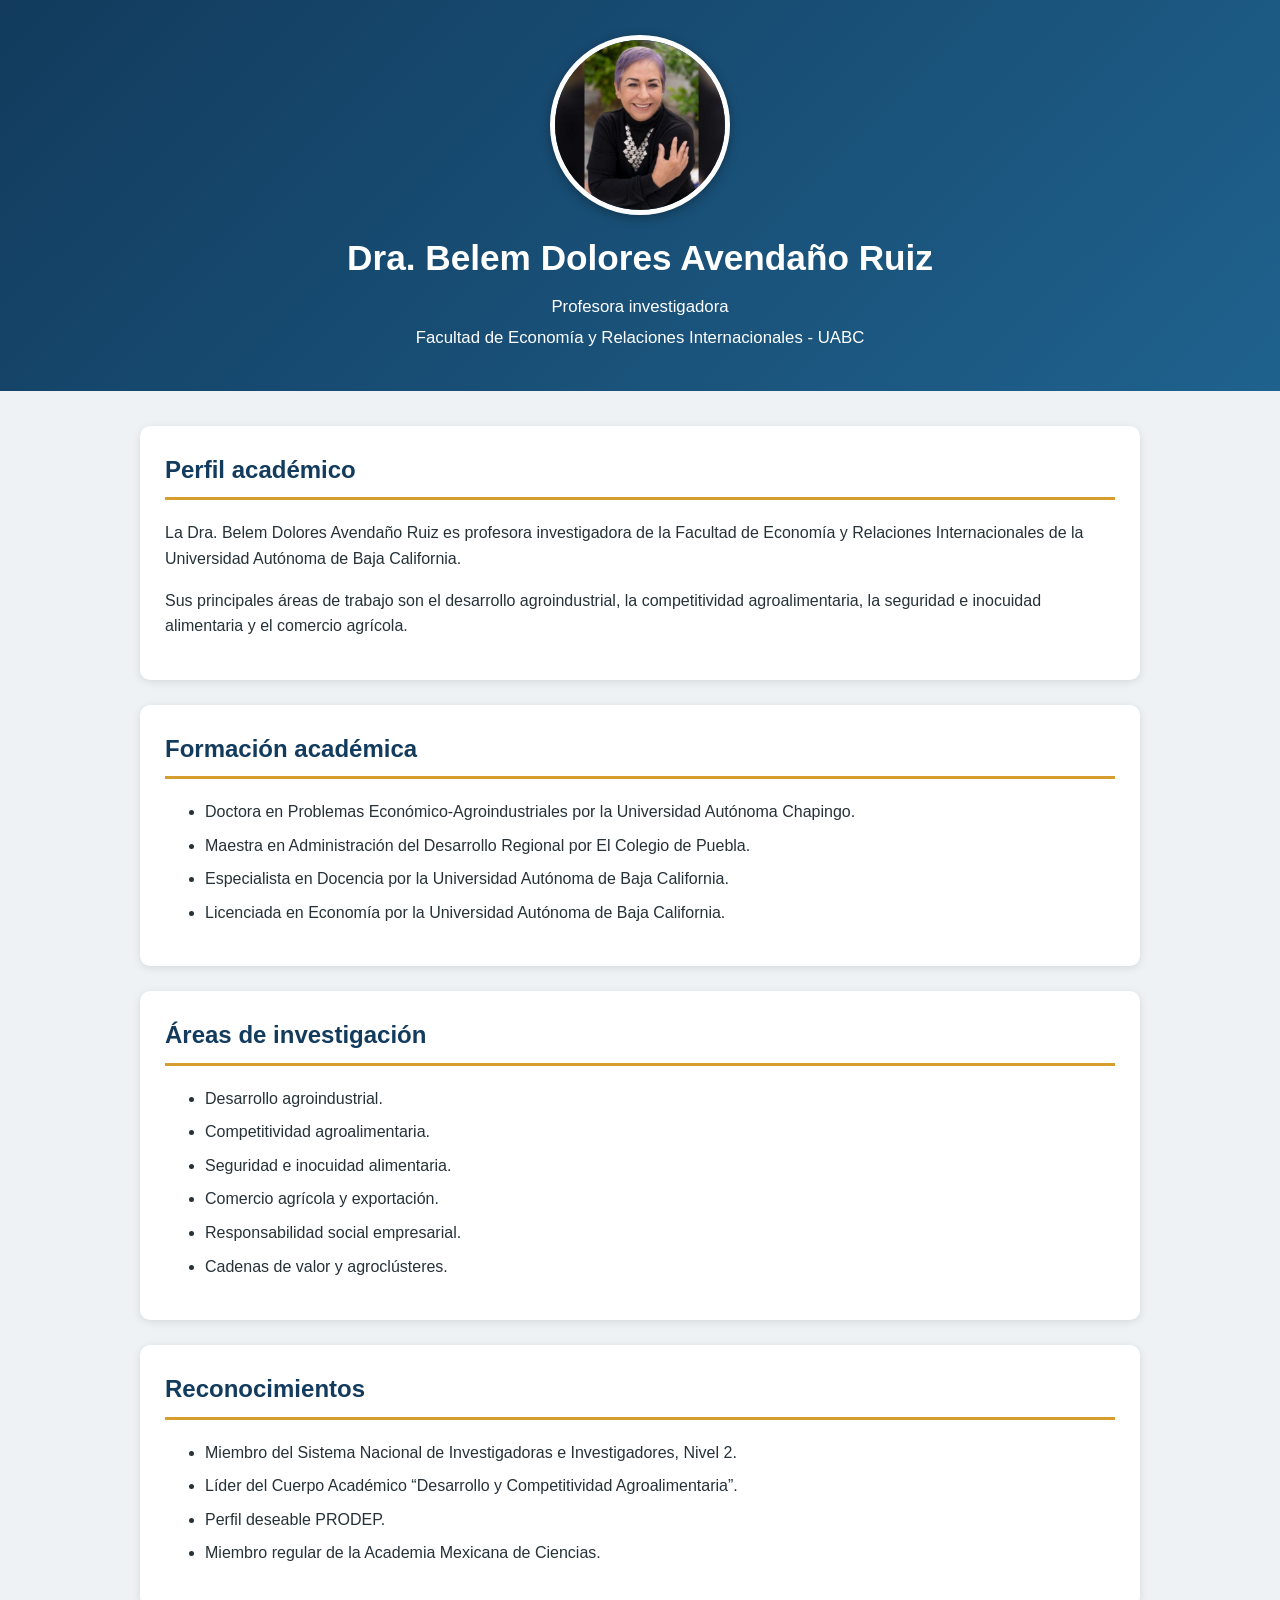
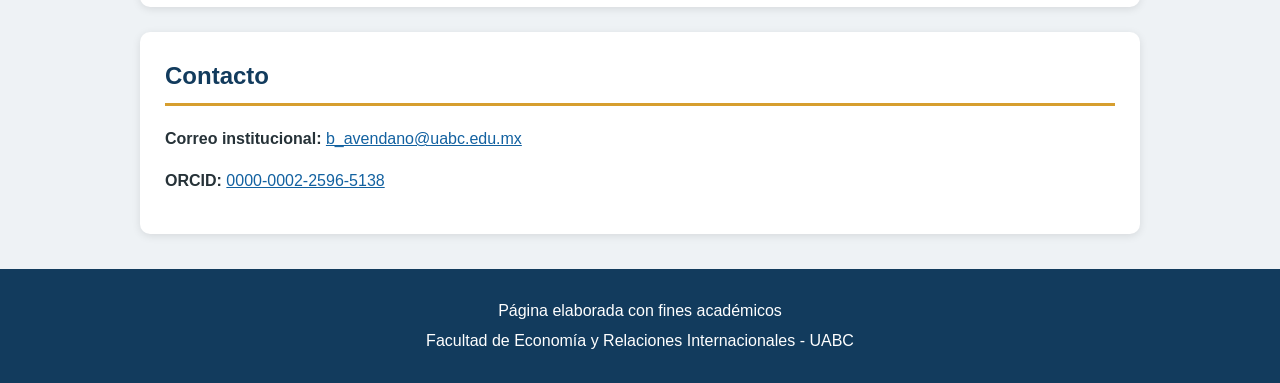
==== index.html @ 44f43796 "Agregar archivos de la página web" ====
<!DOCTYPE html>
<html lang="es">
<head>
    <meta charset="UTF-8">
    <meta name="viewport" content="width=device-width, initial-scale=1.0">
    <title>Dra. Belem Dolores Avendaño Ruiz</title>
    <link rel="stylesheet" href="css/estilos.css">
</head>

<body>
    <header>
        <img src="img/foto-profesora.jpg"
             alt="Dra. Belem Dolores Avendaño Ruiz"
             class="foto-profesora">

        <h1>Dra. Belem Dolores Avendaño Ruiz</h1>
        <p>Profesora investigadora</p>
        <p>Facultad de Economía y Relaciones Internacionales - UABC</p>
    </header>

    <main>
        <section>
            <h2>Perfil académico</h2>
            <p>
                La Dra. Belem Dolores Avendaño Ruiz es profesora investigadora
                de la Facultad de Economía y Relaciones Internacionales de la
                Universidad Autónoma de Baja California.
            </p>
            <p>
                Sus principales áreas de trabajo son el desarrollo agroindustrial,
                la competitividad agroalimentaria, la seguridad e inocuidad
                alimentaria y el comercio agrícola.
            </p>
        </section>

        <section>
            <h2>Formación académica</h2>
            <ul>
                <li>Doctora en Problemas Económico-Agroindustriales por la Universidad Autónoma Chapingo.</li>
                <li>Maestra en Administración del Desarrollo Regional por El Colegio de Puebla.</li>
                <li>Especialista en Docencia por la Universidad Autónoma de Baja California.</li>
                <li>Licenciada en Economía por la Universidad Autónoma de Baja California.</li>
            </ul>
        </section>

        <section>
            <h2>Áreas de investigación</h2>
            <ul>
                <li>Desarrollo agroindustrial.</li>
                <li>Competitividad agroalimentaria.</li>
                <li>Seguridad e inocuidad alimentaria.</li>
                <li>Comercio agrícola y exportación.</li>
                <li>Responsabilidad social empresarial.</li>
                <li>Cadenas de valor y agroclústeres.</li>
            </ul>
        </section>

        <section>
            <h2>Reconocimientos</h2>
            <ul>
                <li>Miembro del Sistema Nacional de Investigadoras e Investigadores, Nivel 2.</li>
                <li>Líder del Cuerpo Académico “Desarrollo y Competitividad Agroalimentaria”.</li>
                <li>Perfil deseable PRODEP.</li>
                <li>Miembro regular de la Academia Mexicana de Ciencias.</li>
            </ul>
        </section>

        <section>
            <h2>Contacto</h2>
            <p>
                <strong>Correo institucional:</strong>
                <a href="mailto:b_avendano@uabc.edu.mx">
                    b_avendano@uabc.edu.mx
                </a>
            </p>
            <p>
                <strong>ORCID:</strong>
                <a href="https://orcid.org/0000-0002-2596-5138" target="_blank">
                    0000-0002-2596-5138
                </a>
            </p>
        </section>
    </main>

    <footer>
        <p>Página elaborada con fines académicos</p>
        <p>Facultad de Economía y Relaciones Internacionales - UABC</p>
    </footer>
</body>
</html>
---- css/estilos.css ----
* {
    box-sizing: border-box;
}

body {
    margin: 0;
    font-family: Arial, sans-serif;
    line-height: 1.6;
    color: #263238;
    background-color: #eef2f5;
}

header {
    padding: 35px 20px;
    color: white;
    text-align: center;
    background: linear-gradient(135deg, #123b5d, #1f628e);
}

header h1 {
    margin: 15px 0 8px;
    font-size: 2.2rem;
}

header p {
    margin: 4px 0;
    font-size: 1.05rem;
}

.foto-profesora {
    display: block;
    width: 180px;
    height: 180px;
    margin: 0 auto;
    object-fit: cover;
    border: 5px solid white;
    border-radius: 50%;
    box-shadow: 0 3px 12px rgb(0 0 0 / 30%);
}

main {
    width: min(100% - 40px, 1000px);
    margin: 35px auto;
}

section {
    margin-bottom: 25px;
    padding: 25px;
    background-color: white;
    border-radius: 10px;
    box-shadow: 0 2px 8px rgb(0 0 0 / 10%);
}

h2 {
    margin-top: 0;
    padding-bottom: 8px;
    color: #123b5d;
    border-bottom: 3px solid #d69e2e;
}

li {
    margin-bottom: 8px;
}

a {
    color: #1261a0;
}

footer {
    padding: 25px 20px;
    color: white;
    text-align: center;
    background-color: #123b5d;
}

footer p {
    margin: 4px 0;
}

@media (max-width: 600px) {
    header h1 {
        font-size: 1.6rem;
    }

    main {
        width: min(100% - 20px, 1000px);
    }

    section {
        padding: 18px;
    }
}
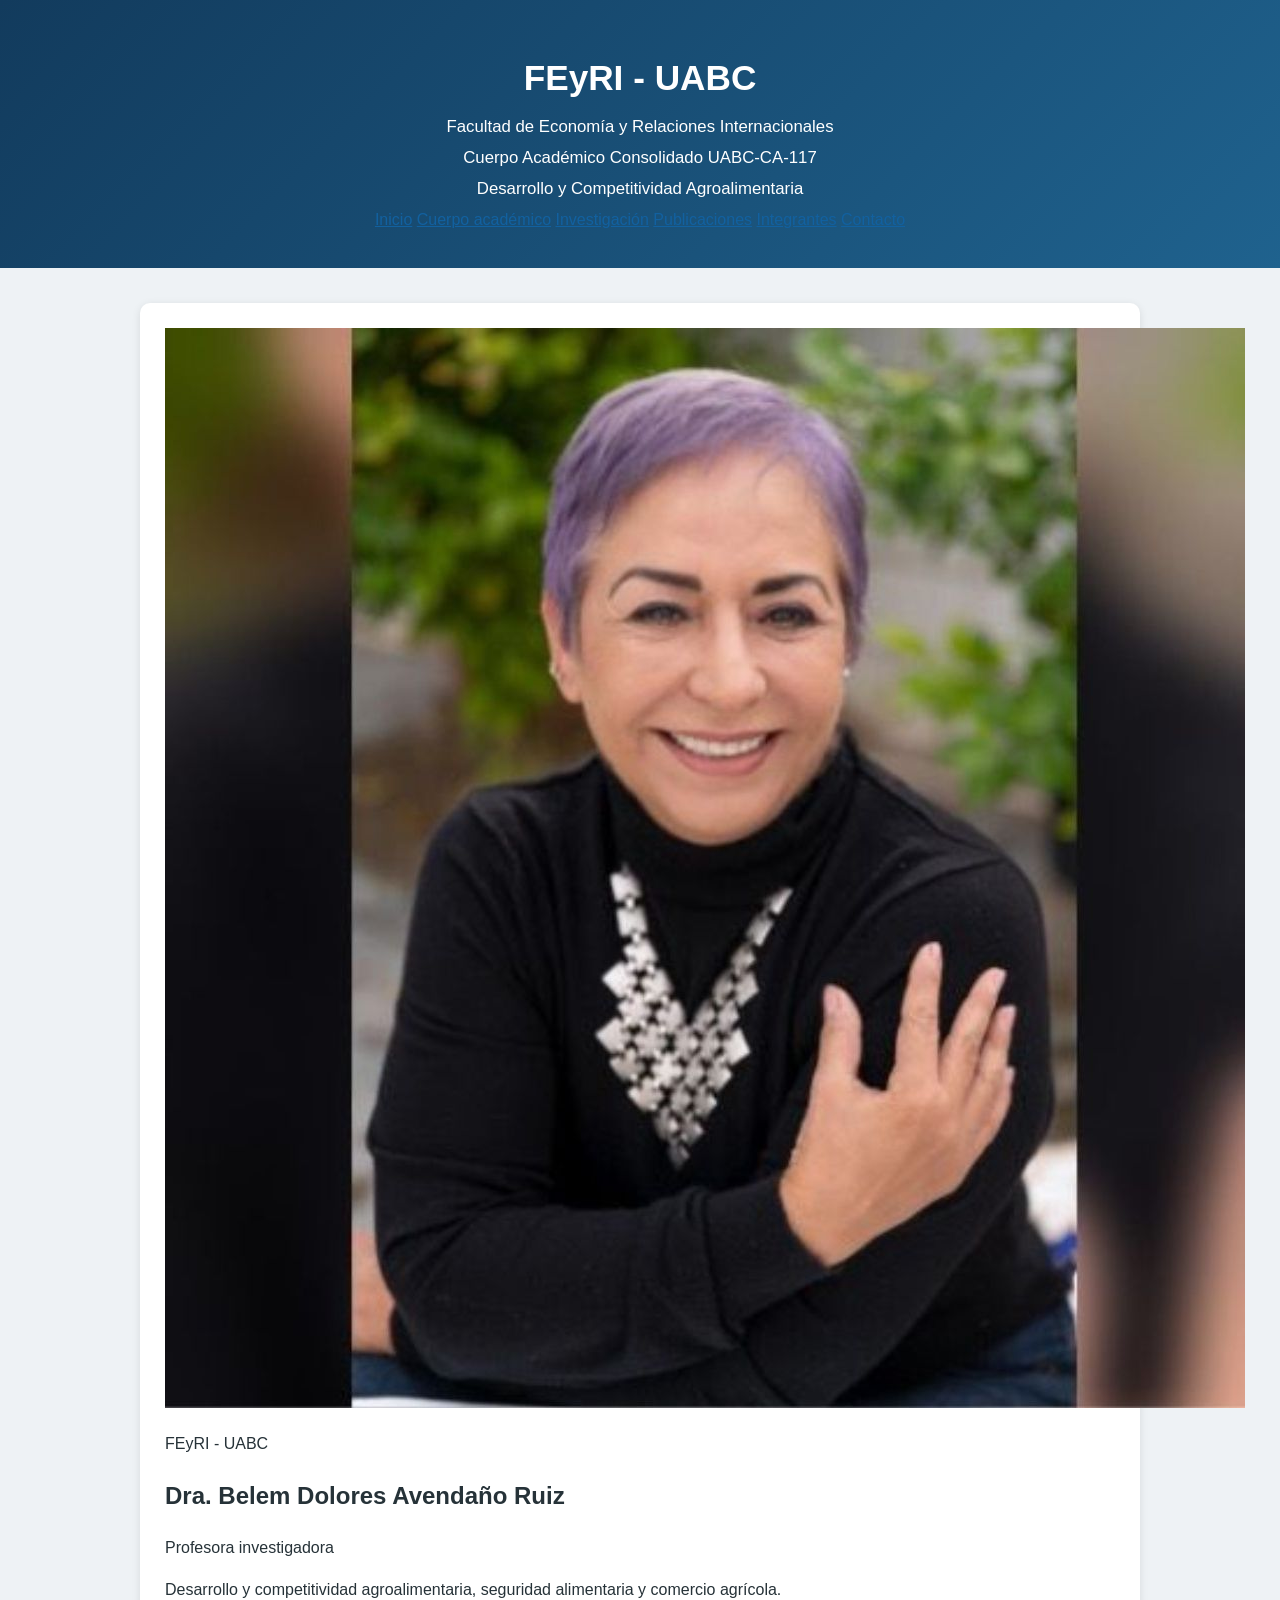
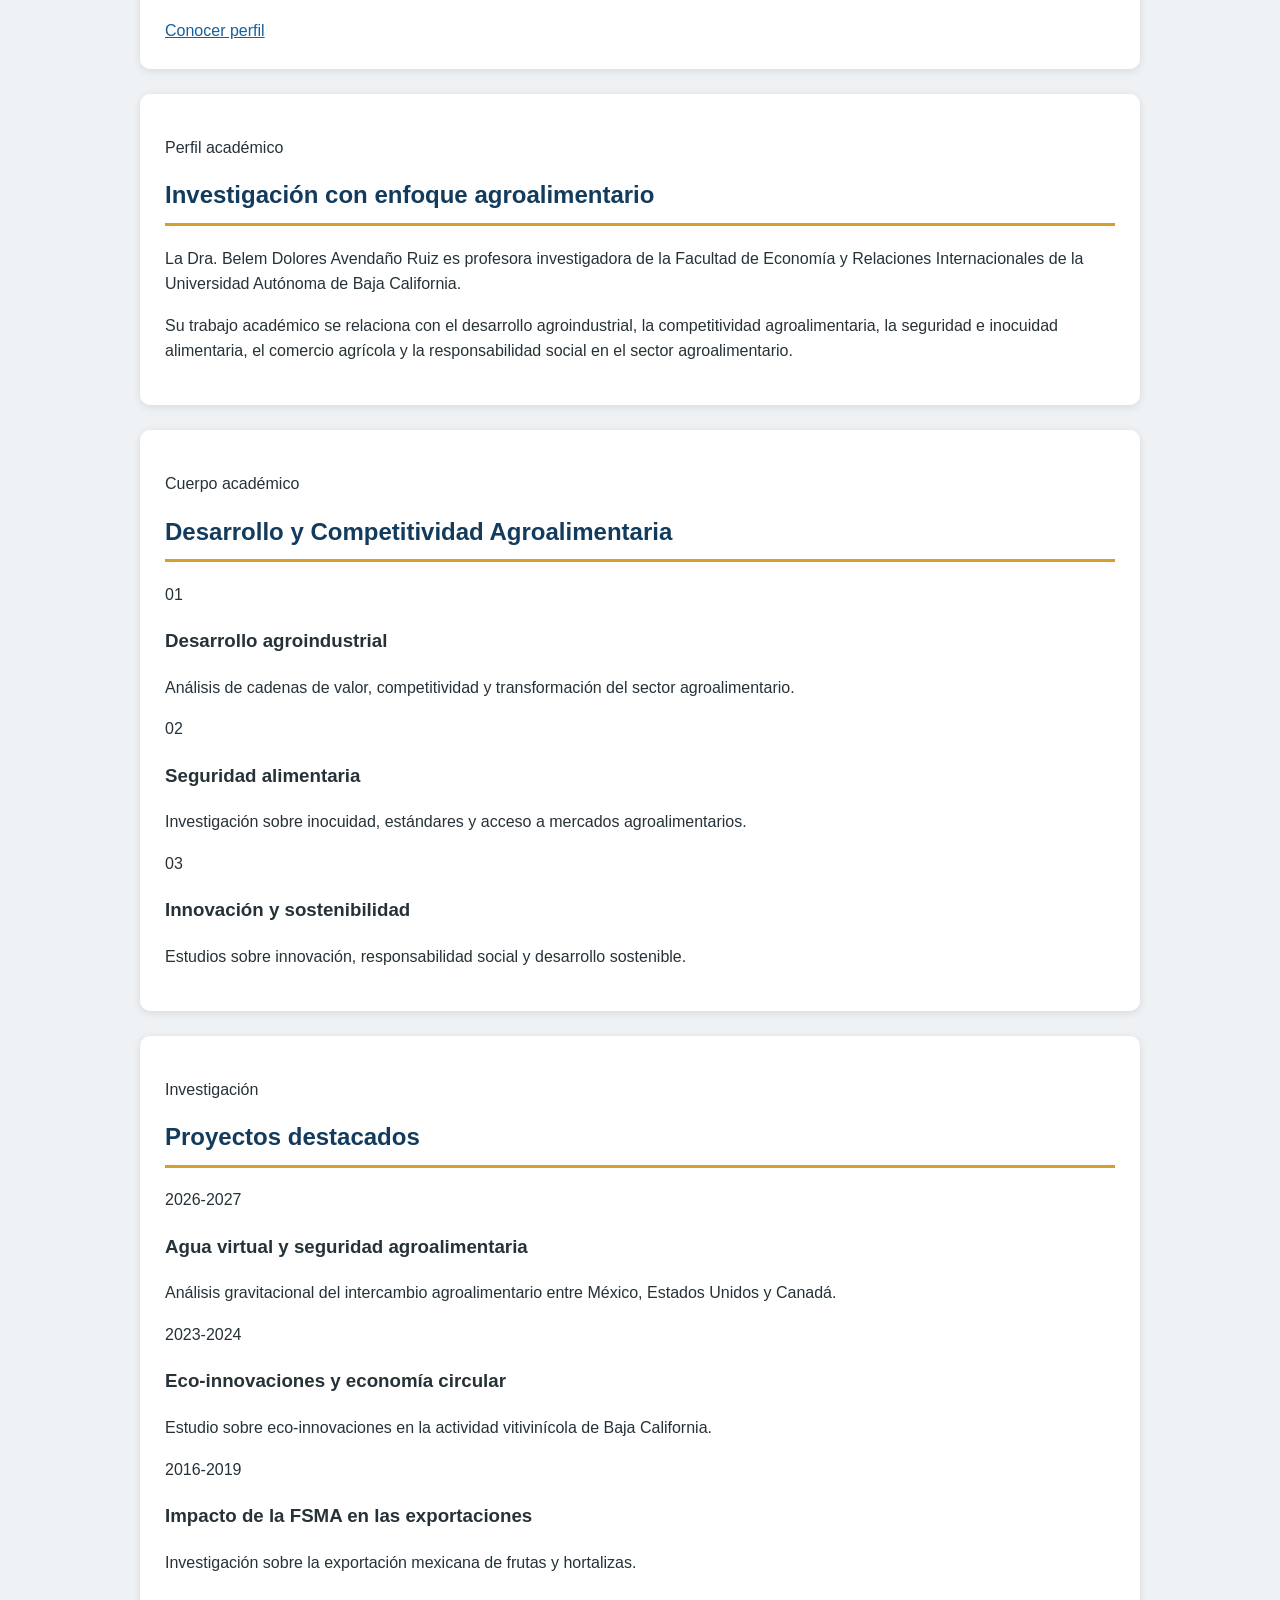
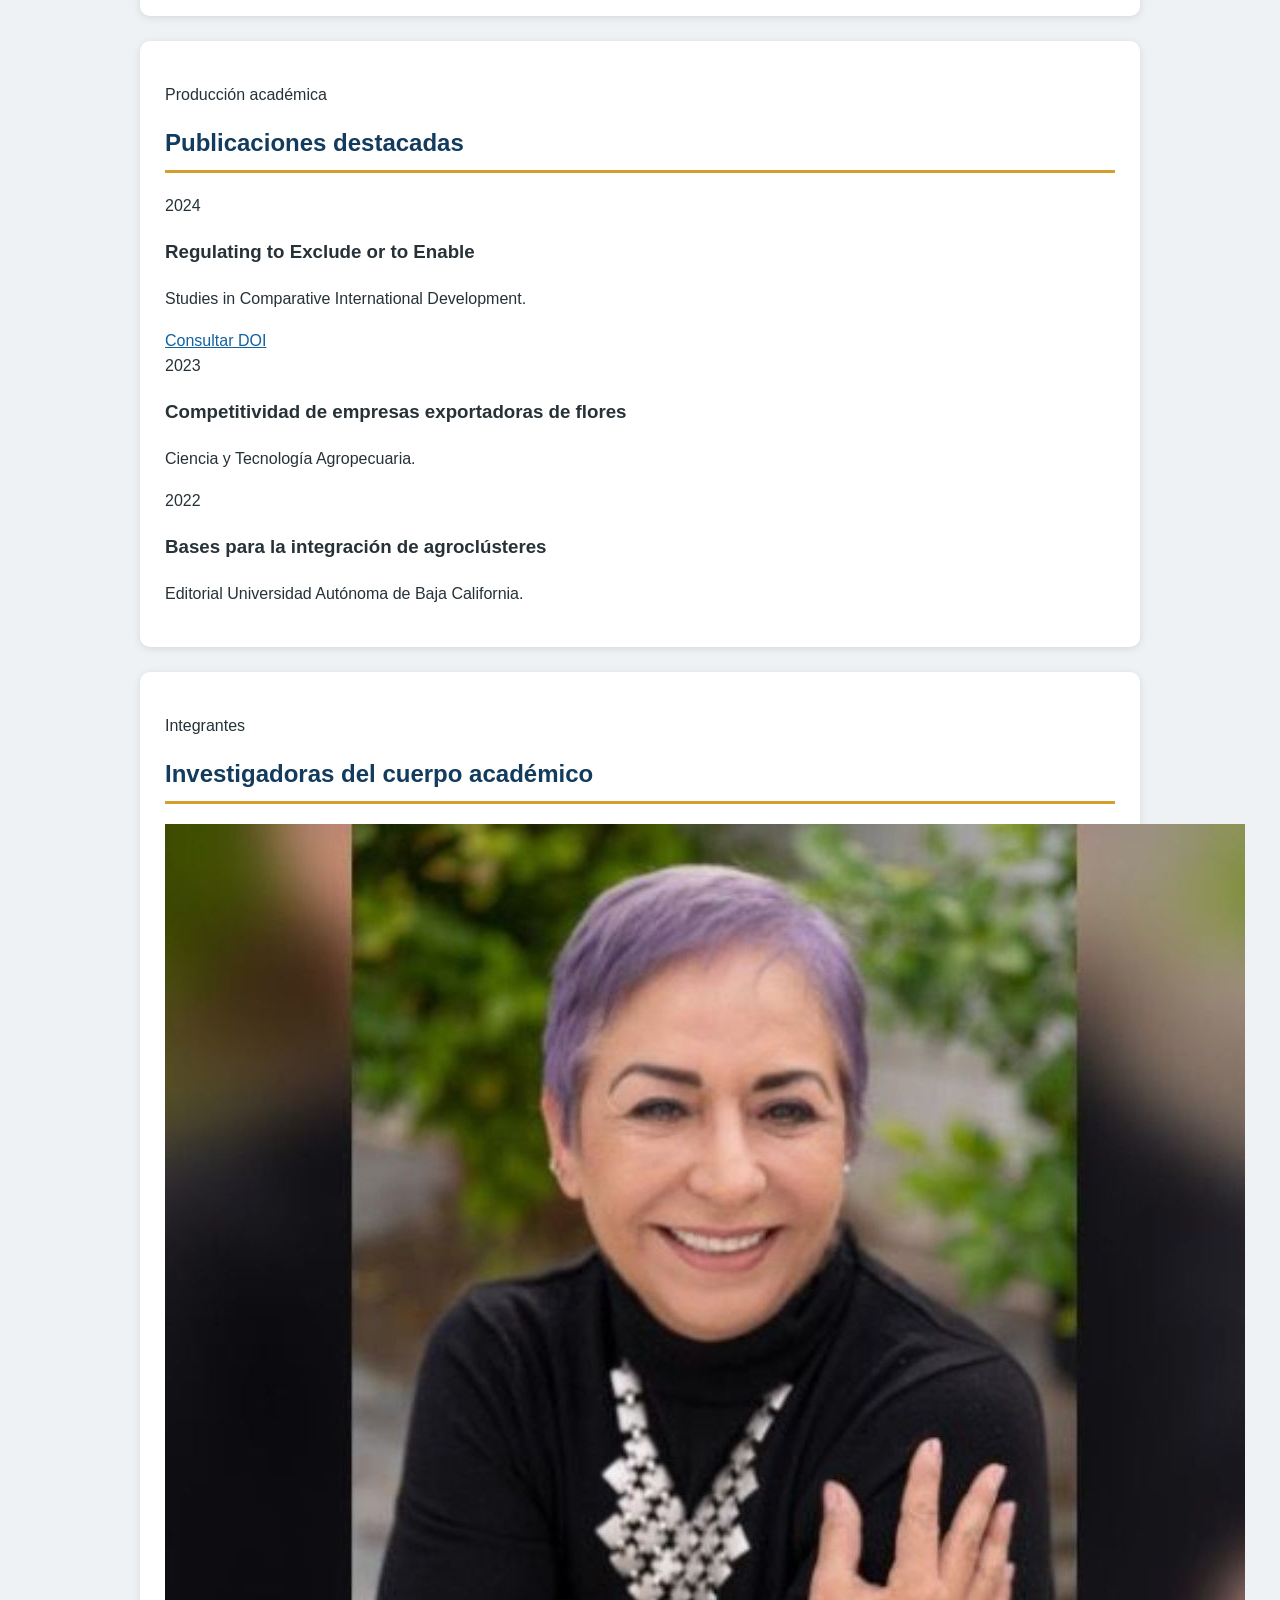
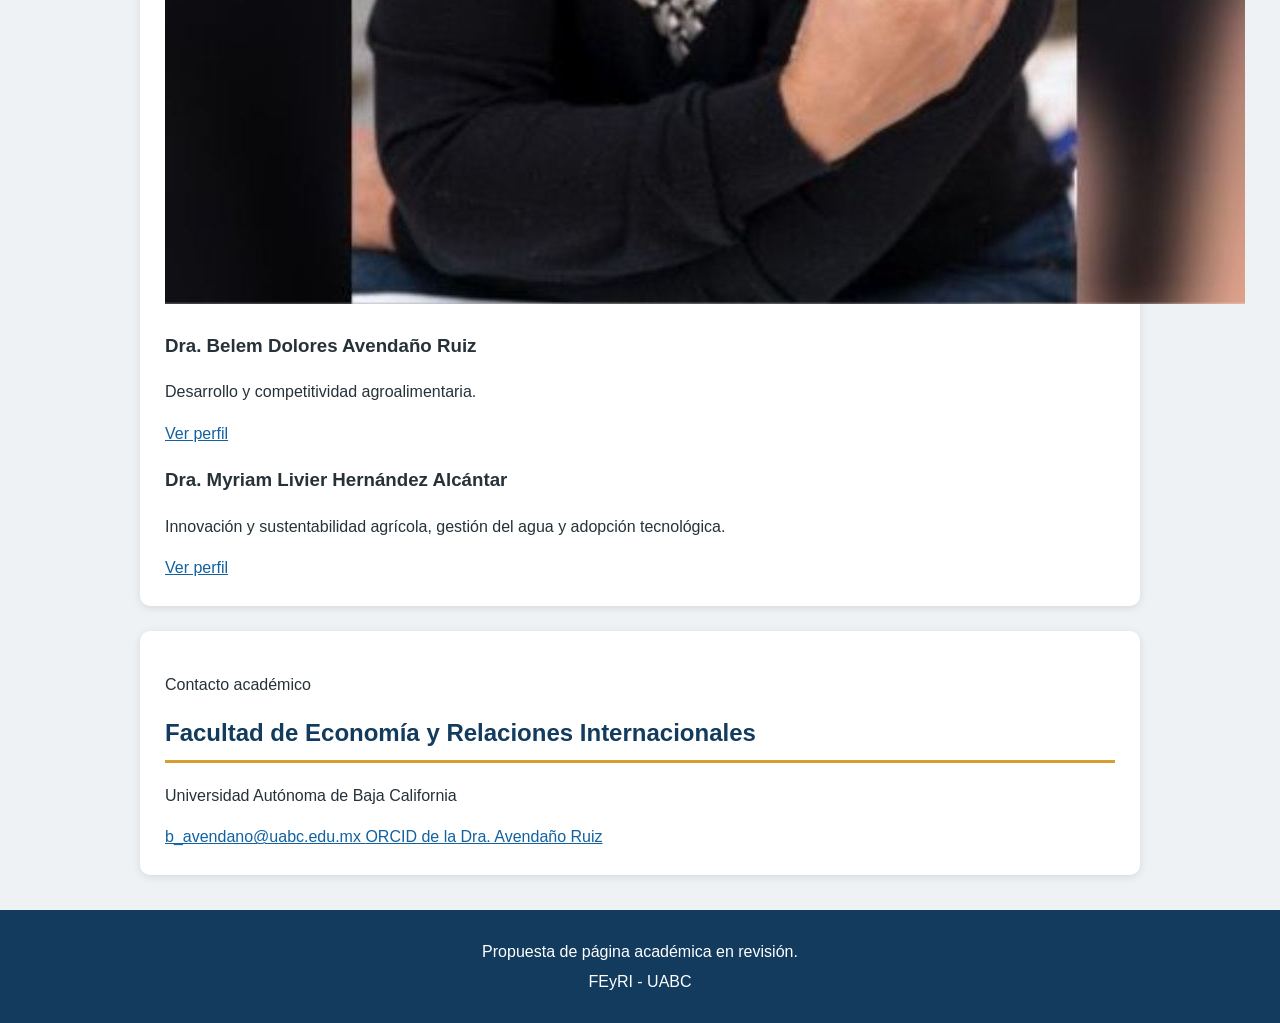
==== commit 53ff3908: "Update index.html" ====
--- a/index.html
+++ b/index.html
@@ -3,88 +3,273 @@
 <head>
     <meta charset="UTF-8">
     <meta name="viewport" content="width=device-width, initial-scale=1.0">
-    <title>Dra. Belem Dolores Avendaño Ruiz</title>
+    <title>Cuerpo Académico - FEyRI UABC</title>
     <link rel="stylesheet" href="css/estilos.css">
 </head>
 
 <body>
-    <header>
-        <img src="img/foto-profesora.jpg"
-             alt="Dra. Belem Dolores Avendaño Ruiz"
-             class="foto-profesora">
-
-        <h1>Dra. Belem Dolores Avendaño Ruiz</h1>
-        <p>Profesora investigadora</p>
-        <p>Facultad de Economía y Relaciones Internacionales - UABC</p>
+
+    <!-- Encabezado verde -->
+    <header class="encabezado-institucional">
+        <div class="marca-texto">
+    <h1>FEyRI - UABC</h1>
+    <p>Facultad de Economía y Relaciones Internacionales</p>
+    <p>Cuerpo Académico Consolidado UABC-CA-117</p>
+    <p>Desarrollo y Competitividad Agroalimentaria</p>
+</div>
+        </div>
+
+        <!-- Menú -->
+        <nav class="menu-principal">
+            <div class="contenedor">
+                <a href="#inicio">Inicio</a>
+                <a href="#cuerpo-academico">Cuerpo académico</a>
+                <a href="#investigacion">Investigación</a>
+                <a href="#publicaciones">Publicaciones</a>
+                <a href="#integrantes">Integrantes</a>
+                <a href="#contacto">Contacto</a>
+            </div>
+        </nav>
     </header>
 
     <main>
-        <section>
-            <h2>Perfil académico</h2>
+
+        <!-- Banner principal -->
+        <section id="inicio" class="banner-principal">
+            <div class="banner-contenido contenedor">
+                <div class="banner-foto">
+                    <img src="img/foto-profesora.jpg"
+                         alt="Dra. Belem Dolores Avendaño Ruiz">
+                </div>
+
+                <div class="banner-texto">
+                    <p class="etiqueta">FEyRI - UABC</p>
+
+                    <h1>Dra. Belem Dolores Avendaño Ruiz</h1>
+
+                    <p class="cargo">Profesora investigadora</p>
+
+                    <p>
+                        Desarrollo y competitividad agroalimentaria,
+                        seguridad alimentaria y comercio agrícola.
+                    </p>
+
+                    <a href="#perfil" class="boton-dorado">
+                        Conocer perfil
+                    </a>
+                </div>
+            </div>
+        </section>
+
+        <!-- Perfil -->
+        <section id="perfil" class="seccion contenedor">
+            <div class="encabezado-seccion">
+                <p class="etiqueta-verde">Perfil académico</p>
+                <h2>Investigación con enfoque agroalimentario</h2>
+            </div>
+
             <p>
                 La Dra. Belem Dolores Avendaño Ruiz es profesora investigadora
                 de la Facultad de Economía y Relaciones Internacionales de la
                 Universidad Autónoma de Baja California.
             </p>
+
             <p>
-                Sus principales áreas de trabajo son el desarrollo agroindustrial,
+                Su trabajo académico se relaciona con el desarrollo agroindustrial,
                 la competitividad agroalimentaria, la seguridad e inocuidad
-                alimentaria y el comercio agrícola.
+                alimentaria, el comercio agrícola y la responsabilidad social
+                en el sector agroalimentario.
             </p>
         </section>
 
-        <section>
-            <h2>Formación académica</h2>
-            <ul>
-                <li>Doctora en Problemas Económico-Agroindustriales por la Universidad Autónoma Chapingo.</li>
-                <li>Maestra en Administración del Desarrollo Regional por El Colegio de Puebla.</li>
-                <li>Especialista en Docencia por la Universidad Autónoma de Baja California.</li>
-                <li>Licenciada en Economía por la Universidad Autónoma de Baja California.</li>
-            </ul>
-        </section>
-
-        <section>
-            <h2>Áreas de investigación</h2>
-            <ul>
-                <li>Desarrollo agroindustrial.</li>
-                <li>Competitividad agroalimentaria.</li>
-                <li>Seguridad e inocuidad alimentaria.</li>
-                <li>Comercio agrícola y exportación.</li>
-                <li>Responsabilidad social empresarial.</li>
-                <li>Cadenas de valor y agroclústeres.</li>
-            </ul>
-        </section>
-
-        <section>
-            <h2>Reconocimientos</h2>
-            <ul>
-                <li>Miembro del Sistema Nacional de Investigadoras e Investigadores, Nivel 2.</li>
-                <li>Líder del Cuerpo Académico “Desarrollo y Competitividad Agroalimentaria”.</li>
-                <li>Perfil deseable PRODEP.</li>
-                <li>Miembro regular de la Academia Mexicana de Ciencias.</li>
-            </ul>
-        </section>
-
-        <section>
-            <h2>Contacto</h2>
-            <p>
-                <strong>Correo institucional:</strong>
-                <a href="mailto:b_avendano@uabc.edu.mx">
-                    b_avendano@uabc.edu.mx
-                </a>
-            </p>
-            <p>
-                <strong>ORCID:</strong>
-                <a href="https://orcid.org/0000-0002-2596-5138" target="_blank">
-                    0000-0002-2596-5138
-                </a>
-            </p>
-        </section>
+        <!-- Cuerpo académico -->
+        <section id="cuerpo-academico" class="seccion fondo-claro">
+            <div class="contenedor">
+                <div class="encabezado-seccion">
+                    <p class="etiqueta-verde">Cuerpo académico</p>
+                    <h2>Desarrollo y Competitividad Agroalimentaria</h2>
+                </div>
+
+                <div class="tarjetas">
+                    <article class="tarjeta">
+                        <span class="numero-tarjeta">01</span>
+                        <h3>Desarrollo agroindustrial</h3>
+                        <p>
+                            Análisis de cadenas de valor, competitividad y
+                            transformación del sector agroalimentario.
+                        </p>
+                    </article>
+
+                    <article class="tarjeta">
+                        <span class="numero-tarjeta">02</span>
+                        <h3>Seguridad alimentaria</h3>
+                        <p>
+                            Investigación sobre inocuidad, estándares y acceso
+                            a mercados agroalimentarios.
+                        </p>
+                    </article>
+
+                    <article class="tarjeta">
+                        <span class="numero-tarjeta">03</span>
+                        <h3>Innovación y sostenibilidad</h3>
+                        <p>
+                            Estudios sobre innovación, responsabilidad social
+                            y desarrollo sostenible.
+                        </p>
+                    </article>
+                </div>
+            </div>
+        </section>
+
+        <!-- Investigación -->
+        <section id="investigacion" class="seccion contenedor">
+            <div class="encabezado-seccion">
+                <p class="etiqueta-verde">Investigación</p>
+                <h2>Proyectos destacados</h2>
+            </div>
+
+            <div class="lista-proyectos">
+                <article class="proyecto">
+                    <span class="anio">2026-2027</span>
+                    <div>
+                        <h3>Agua virtual y seguridad agroalimentaria</h3>
+                        <p>
+                            Análisis gravitacional del intercambio agroalimentario
+                            entre México, Estados Unidos y Canadá.
+                        </p>
+                    </div>
+                </article>
+
+                <article class="proyecto">
+                    <span class="anio">2023-2024</span>
+                    <div>
+                        <h3>Eco-innovaciones y economía circular</h3>
+                        <p>
+                            Estudio sobre eco-innovaciones en la actividad
+                            vitivinícola de Baja California.
+                        </p>
+                    </div>
+                </article>
+
+                <article class="proyecto">
+                    <span class="anio">2016-2019</span>
+                    <div>
+                        <h3>Impacto de la FSMA en las exportaciones</h3>
+                        <p>
+                            Investigación sobre la exportación mexicana de frutas
+                            y hortalizas.
+                        </p>
+                    </div>
+                </article>
+            </div>
+        </section>
+
+        <!-- Publicaciones -->
+        <section id="publicaciones" class="seccion fondo-claro">
+            <div class="contenedor">
+                <div class="encabezado-seccion">
+                    <p class="etiqueta-verde">Producción académica</p>
+                    <h2>Publicaciones destacadas</h2>
+                </div>
+
+                <div class="tarjetas">
+                    <article class="tarjeta publicacion">
+                        <span class="anio">2024</span>
+                        <h3>Regulating to Exclude or to Enable</h3>
+                        <p>
+                            Studies in Comparative International Development.
+                        </p>
+                        <a href="https://doi.org/10.1007/s12116-024-09438-y"
+                           target="_blank">
+                            Consultar DOI
+                        </a>
+                    </article>
+
+                    <article class="tarjeta publicacion">
+                        <span class="anio">2023</span>
+                        <h3>Competitividad de empresas exportadoras de flores</h3>
+                        <p>
+                            Ciencia y Tecnología Agropecuaria.
+                        </p>
+                    </article>
+
+                    <article class="tarjeta publicacion">
+                        <span class="anio">2022</span>
+                        <h3>Bases para la integración de agroclústeres</h3>
+                        <p>
+                            Editorial Universidad Autónoma de Baja California.
+                        </p>
+                    </article>
+                </div>
+            </div>
+        </section>
+
+        <!-- Integrantes -->
+        <section id="integrantes" class="seccion contenedor">
+            <div class="encabezado-seccion">
+                <p class="etiqueta-verde">Integrantes</p>
+                <h2>Investigadoras del cuerpo académico</h2>
+            </div>
+
+            <div class="tarjetas integrantes">
+                <article class="tarjeta integrante">
+                    <img src="img/foto-profesora.jpg"
+                         alt="Dra. Belem Dolores Avendaño Ruiz">
+
+                    <h3>Dra. Belem Dolores Avendaño Ruiz</h3>
+
+                    <p>
+                        Desarrollo y competitividad agroalimentaria.
+                    </p>
+
+                    <a href="#inicio">Ver perfil</a>
+                </article>
+
+                <article class="tarjeta integrante">
+                    <h3>Dra. Myriam Livier Hernández Alcántar</h3>
+
+                    <p>
+                        Innovación y sustentabilidad agrícola, gestión del agua
+                        y adopción tecnológica.
+                    </p>
+
+                    <a href="myriam-hernandez.html">
+                        Ver perfil
+                    </a>
+                </article>
+            </div>
+        </section>
+
+        <!-- Contacto -->
+        <section id="contacto" class="seccion contacto">
+            <div class="contenedor contacto-contenido">
+                <div>
+                    <p class="etiqueta-dorada">Contacto académico</p>
+                    <h2>Facultad de Economía y Relaciones Internacionales</h2>
+                    <p>Universidad Autónoma de Baja California</p>
+                </div>
+
+                <div class="datos-contacto">
+                    <a href="mailto:b_avendano@uabc.edu.mx">
+                        b_avendano@uabc.edu.mx
+                    </a>
+
+                    <a href="https://orcid.org/0000-0002-2596-5138"
+                       target="_blank">
+                        ORCID de la Dra. Avendaño Ruiz
+                    </a>
+                </div>
+            </div>
+        </section>
+
     </main>
 
     <footer>
-        <p>Página elaborada con fines académicos</p>
-        <p>Facultad de Economía y Relaciones Internacionales - UABC</p>
+        <div class="contenedor">
+            <p>Propuesta de página académica en revisión.</p>
+            <p>FEyRI - UABC</p>
+        </div>
     </footer>
+
 </body>
-</html>+</html>
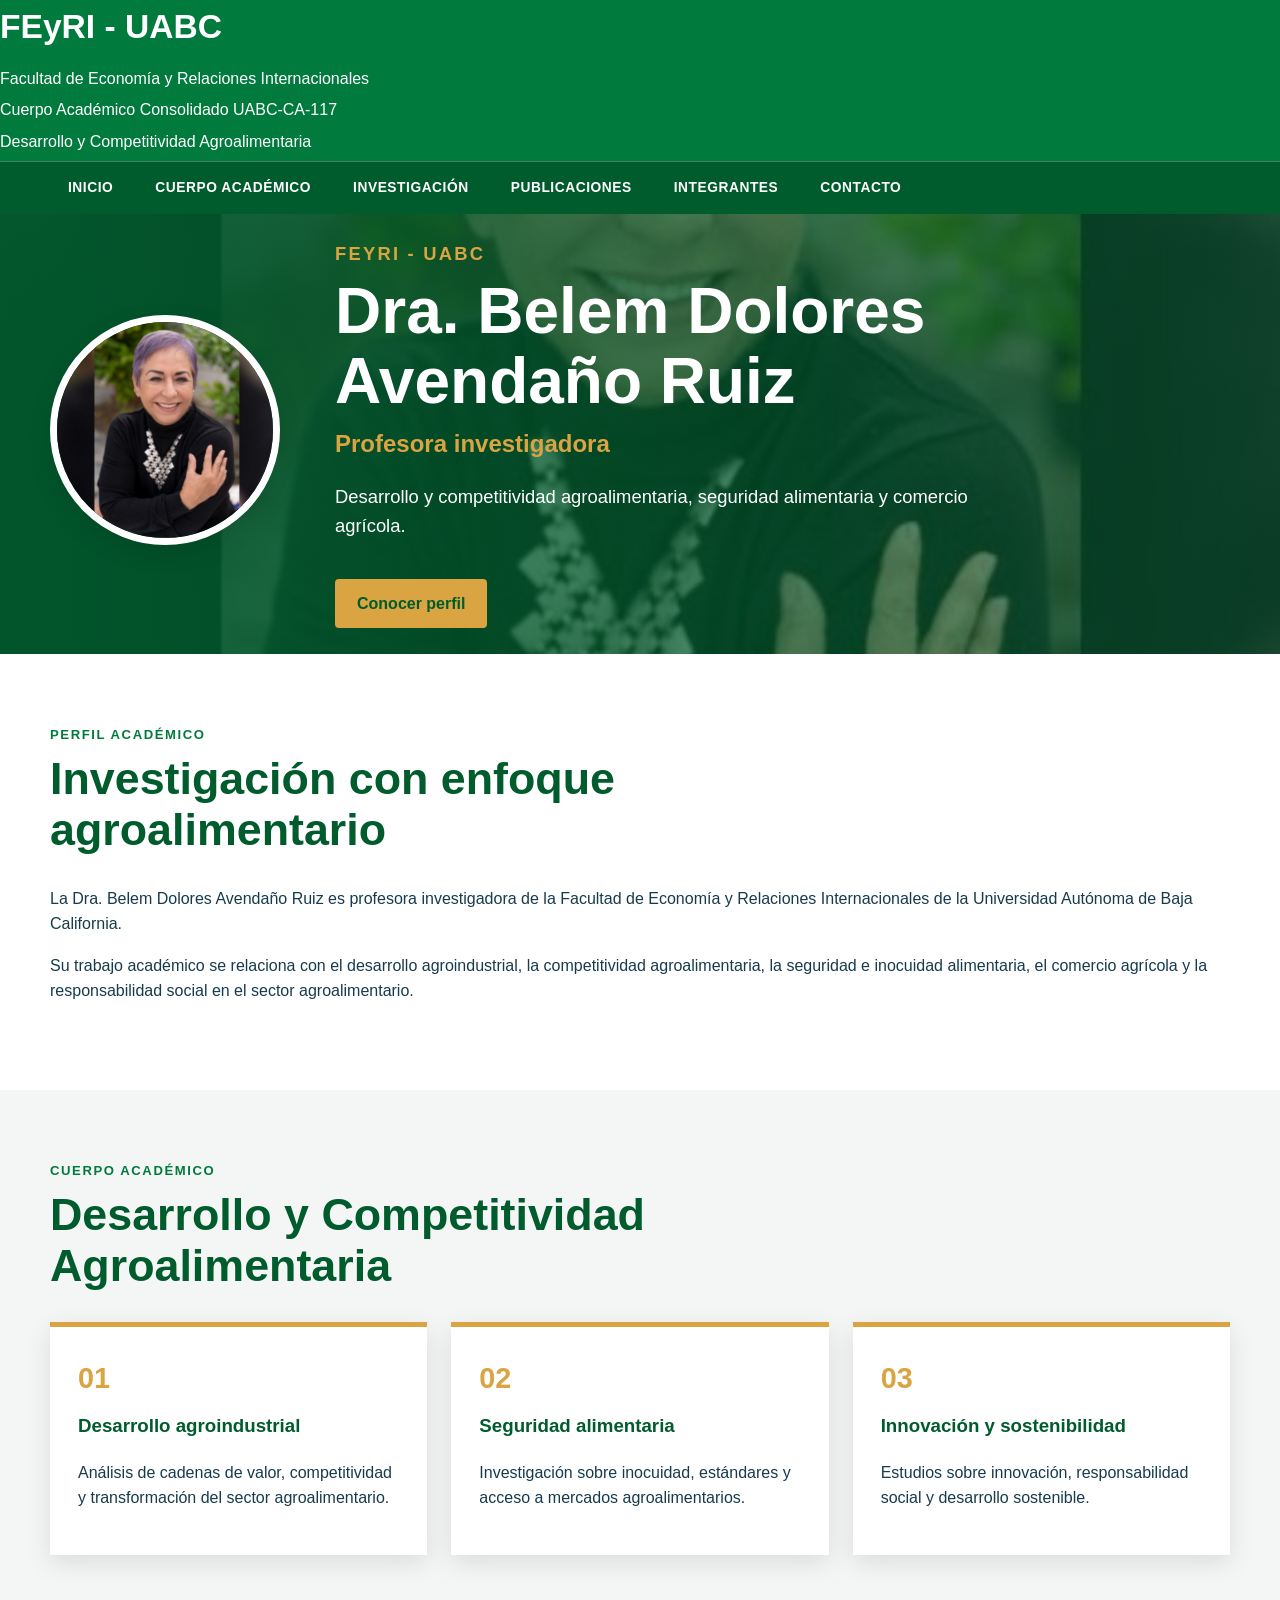
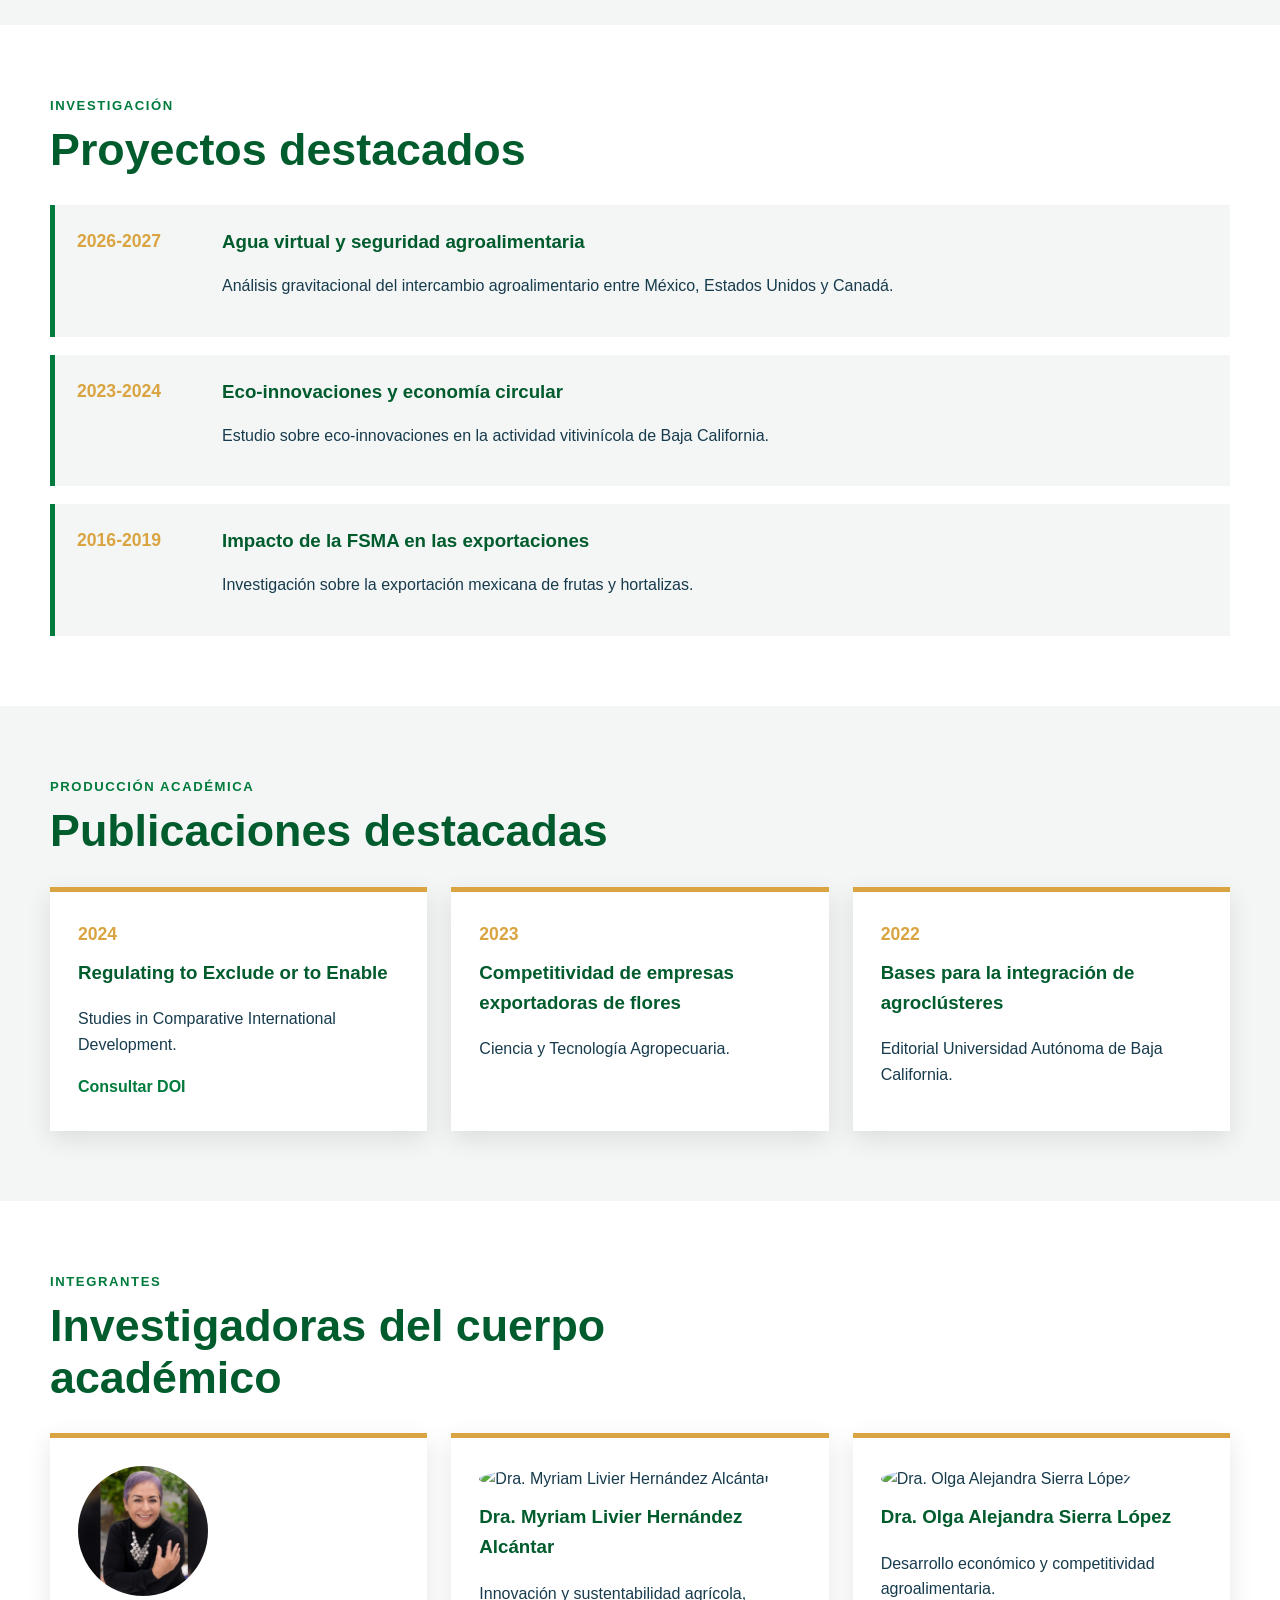
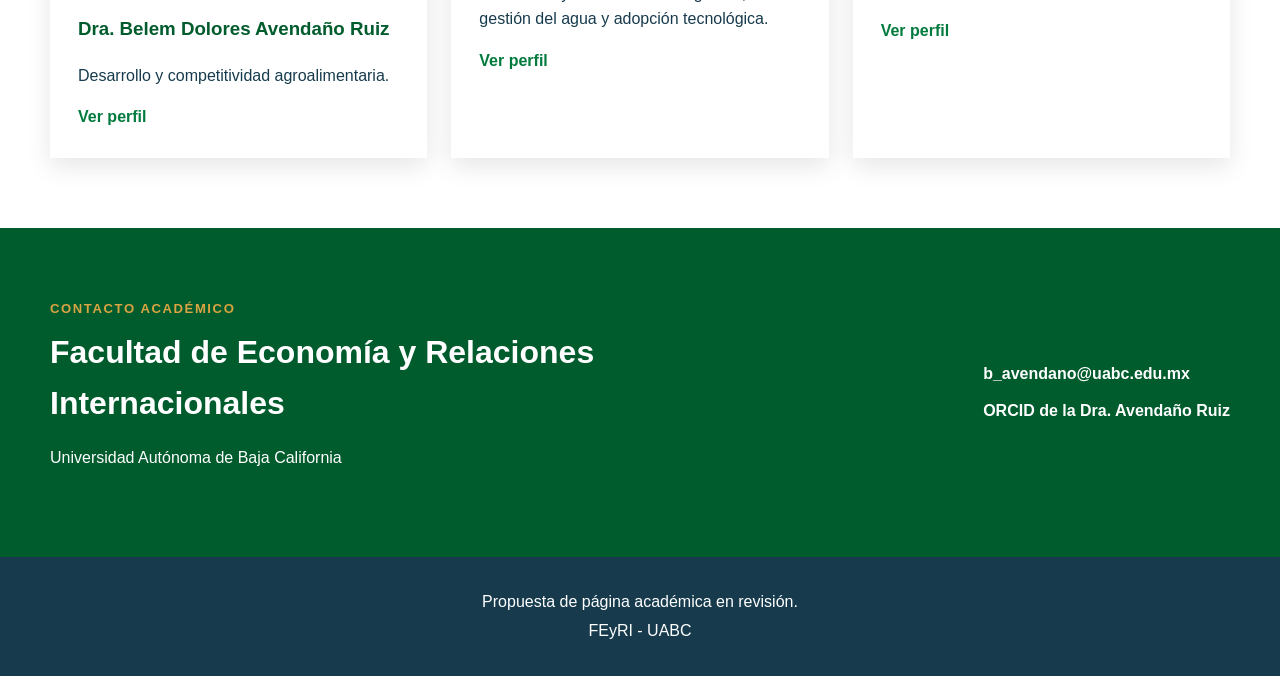
==== commit fe3d568a: "Update index.html" ====
--- a/index.html
+++ b/index.html
@@ -205,40 +205,62 @@
         </section>
 
         <!-- Integrantes -->
-        <section id="integrantes" class="seccion contenedor">
-            <div class="encabezado-seccion">
-                <p class="etiqueta-verde">Integrantes</p>
-                <h2>Investigadoras del cuerpo académico</h2>
-            </div>
-
-            <div class="tarjetas integrantes">
-                <article class="tarjeta integrante">
-                    <img src="img/foto-profesora.jpg"
-                         alt="Dra. Belem Dolores Avendaño Ruiz">
-
-                    <h3>Dra. Belem Dolores Avendaño Ruiz</h3>
-
-                    <p>
-                        Desarrollo y competitividad agroalimentaria.
-                    </p>
-
-                    <a href="#inicio">Ver perfil</a>
-                </article>
-
-                <article class="tarjeta integrante">
-                    <h3>Dra. Myriam Livier Hernández Alcántar</h3>
-
-                    <p>
-                        Innovación y sustentabilidad agrícola, gestión del agua
-                        y adopción tecnológica.
-                    </p>
-
-                    <a href="myriam-hernandez.html">
-                        Ver perfil
-                    </a>
-                </article>
-            </div>
-        </section>
+<section id="integrantes" class="seccion contenedor">
+    <div class="encabezado-seccion">
+        <p class="etiqueta-verde">Integrantes</p>
+        <h2>Investigadoras del cuerpo académico</h2>
+    </div>
+
+    <div class="tarjetas integrantes">
+
+        <article class="tarjeta integrante">
+            <img src="img/foto-profesora.jpg"
+                 alt="Dra. Belem Dolores Avendaño Ruiz">
+
+            <h3>Dra. Belem Dolores Avendaño Ruiz</h3>
+
+            <p>
+                Desarrollo y competitividad agroalimentaria.
+            </p>
+
+            <a href="index.html">
+                Ver perfil
+            </a>
+        </article>
+
+        <article class="tarjeta integrante">
+            <img src="img/foto-myriam.jpg"
+                 alt="Dra. Myriam Livier Hernández Alcántar">
+
+            <h3>Dra. Myriam Livier Hernández Alcántar</h3>
+
+            <p>
+                Innovación y sustentabilidad agrícola, gestión del agua
+                y adopción tecnológica.
+            </p>
+
+            <a href="myriam-hernandez.html">
+                Ver perfil
+            </a>
+        </article>
+
+        <article class="tarjeta integrante">
+            <img src="img/foto-olga.jpg"
+                 alt="Dra. Olga Alejandra Sierra López">
+
+            <h3>Dra. Olga Alejandra Sierra López</h3>
+
+            <p>
+                Desarrollo económico y competitividad agroalimentaria.
+            </p>
+
+            <a href="olga-sierra.html">
+                Ver perfil
+            </a>
+        </article>
+
+    </div>
+</section>
 
         <!-- Contacto -->
         <section id="contacto" class="seccion contacto">
@@ -272,4 +294,3 @@
     </footer>
 
 </body>
-</html>
--- a/css/estilos.css
+++ b/css/estilos.css
@@ -1,92 +1,374 @@
+:root {
+    --verde-uabc: #007a3d;
+    --verde-oscuro: #005b2d;
+    --dorado: #d9a441;
+    --azul-texto: #173b4d;
+    --gris-fondo: #f4f6f5;
+    --blanco: #ffffff;
+    --sombra: 0 8px 24px rgba(0, 0, 0, 0.10);
+}
+
 * {
     box-sizing: border-box;
 }
 
+html {
+    scroll-behavior: smooth;
+}
+
 body {
     margin: 0;
-    font-family: Arial, sans-serif;
+    color: var(--azul-texto);
+    background-color: var(--blanco);
+    font-family: Arial, Helvetica, sans-serif;
     line-height: 1.6;
-    color: #263238;
-    background-color: #eef2f5;
-}
-
-header {
-    padding: 35px 20px;
-    color: white;
+}
+
+.contenedor {
+    width: min(100% - 40px, 1180px);
+    margin: 0 auto;
+}
+
+/* Encabezado verde */
+.encabezado-institucional {
+    color: var(--blanco);
+    background-color: var(--verde-uabc);
+}
+
+.encabezado-superior {
+    display: flex;
+    align-items: center;
+    min-height: 130px;
+    background-color: var(--verde-uabc);
+}
+
+.marca-texto {
+    color: var(--blanco);
+}
+
+.marca-texto h1 {
+    margin: 0 0 12px;
+    color: var(--blanco);
+    font-size: 2.1rem;
+}
+
+.marca-texto p {
+    margin: 6px 0;
+    color: var(--blanco);
+}
+
+/* Menú */
+.menu-principal {
+    border-top: 1px solid rgba(255, 255, 255, 0.25);
+    background-color: var(--verde-oscuro);
+}
+
+.menu-principal .contenedor {
+    display: flex;
+    flex-wrap: wrap;
+    gap: 6px;
+}
+
+.menu-principal a {
+    padding: 15px 18px;
+    color: var(--blanco);
+    font-size: 0.86rem;
+    font-weight: bold;
+    letter-spacing: 0.04em;
+    text-decoration: none;
+    text-transform: uppercase;
+}
+
+.menu-principal a:hover {
+    color: var(--dorado);
+    background-color: rgba(255, 255, 255, 0.10);
+}
+
+/* Banner principal */
+.banner-principal {
+    min-height: 440px;
+    background:
+        linear-gradient(90deg, rgba(0, 91, 45, 0.92), rgba(0, 91, 45, 0.55)),
+        url("../img/foto-profesora.jpg") center / cover no-repeat;
+}
+
+.banner-contenido {
+    display: flex;
+    align-items: center;
+    gap: 55px;
+    min-height: 440px;
+}
+
+.banner-foto img {
+    width: 230px;
+    height: 230px;
+    object-fit: cover;
+    border: 7px solid var(--blanco);
+    border-radius: 50%;
+    box-shadow: var(--sombra);
+}
+
+.banner-texto {
+    max-width: 650px;
+    color: var(--blanco);
+}
+
+.banner-texto h1 {
+    margin: 8px 0;
+    font-size: clamp(2rem, 5vw, 4rem);
+    line-height: 1.1;
+}
+
+.banner-texto p {
+    font-size: 1.15rem;
+}
+
+.banner-texto .cargo {
+    margin: 8px 0;
+    color: var(--dorado);
+    font-size: 1.5rem;
+    font-weight: bold;
+}
+
+/* Etiquetas */
+.etiqueta,
+.etiqueta-verde,
+.etiqueta-dorada {
+    margin: 0;
+    font-size: 0.82rem;
+    font-weight: bold;
+    letter-spacing: 0.12em;
+    text-transform: uppercase;
+}
+
+.etiqueta {
+    color: var(--dorado);
+}
+
+.etiqueta-verde {
+    color: var(--verde-uabc);
+}
+
+.etiqueta-dorada {
+    color: var(--dorado);
+}
+
+/* Botón */
+.boton-dorado {
+    display: inline-block;
+    margin-top: 20px;
+    padding: 12px 22px;
+    color: var(--verde-oscuro);
+    font-weight: bold;
+    text-decoration: none;
+    background-color: var(--dorado);
+    border-radius: 4px;
+}
+
+.boton-dorado:hover {
+    background-color: var(--blanco);
+}
+
+/* Secciones */
+.seccion {
+    padding: 70px 0;
+}
+
+.fondo-claro {
+    background-color: var(--gris-fondo);
+}
+
+.encabezado-seccion {
+    margin-bottom: 30px;
+}
+
+.encabezado-seccion h2 {
+    max-width: 750px;
+    margin: 8px 0 0;
+    color: var(--verde-oscuro);
+    font-size: clamp(1.8rem, 4vw, 2.8rem);
+    line-height: 1.15;
+}
+
+/* Tarjetas */
+.tarjetas {
+    display: grid;
+    grid-template-columns: repeat(3, 1fr);
+    gap: 24px;
+}
+
+.tarjeta {
+    padding: 28px;
+    background-color: var(--blanco);
+    border-top: 5px solid var(--dorado);
+    box-shadow: var(--sombra);
+}
+
+.tarjeta h3 {
+    margin-top: 10px;
+    color: var(--verde-oscuro);
+}
+
+.numero-tarjeta {
+    color: var(--dorado);
+    font-size: 1.8rem;
+    font-weight: bold;
+}
+
+/* Proyectos */
+.lista-proyectos {
+    display: grid;
+    gap: 18px;
+}
+
+.proyecto {
+    display: grid;
+    grid-template-columns: 120px 1fr;
+    gap: 25px;
+    padding: 22px;
+    border-left: 5px solid var(--verde-uabc);
+    background-color: var(--gris-fondo);
+}
+
+.proyecto h3 {
+    margin: 0 0 8px;
+    color: var(--verde-oscuro);
+}
+
+.anio {
+    color: var(--dorado);
+    font-size: 1.1rem;
+    font-weight: bold;
+}
+
+/* Enlaces de publicaciones e integrantes */
+.publicacion a,
+.integrante a,
+.datos-contacto a {
+    color: var(--verde-uabc);
+    font-weight: bold;
+    text-decoration: none;
+}
+
+.publicacion a:hover,
+.integrante a:hover,
+.datos-contacto a:hover {
+    text-decoration: underline;
+}
+
+.integrante img {
+    width: 130px;
+    height: 130px;
+    object-fit: cover;
+    border-radius: 50%;
+}
+
+/* Contacto */
+.contacto {
+    color: var(--blanco);
+    background-color: var(--verde-oscuro);
+}
+
+.contacto-contenido {
+    display: flex;
+    align-items: center;
+    justify-content: space-between;
+    gap: 35px;
+}
+
+.contacto h2 {
+    max-width: 650px;
+    margin: 8px 0;
+    font-size: 2rem;
+}
+
+.datos-contacto {
+    display: grid;
+    gap: 12px;
+}
+
+.datos-contacto a {
+    color: var(--blanco);
+}
+
+/* Pie de página */
+footer {
+    padding: 28px 0;
+    color: var(--blanco);
     text-align: center;
-    background: linear-gradient(135deg, #123b5d, #1f628e);
-}
-
-header h1 {
-    margin: 15px 0 8px;
-    font-size: 2.2rem;
-}
-
-header p {
-    margin: 4px 0;
-    font-size: 1.05rem;
-}
-
-.foto-profesora {
-    display: block;
-    width: 180px;
-    height: 180px;
-    margin: 0 auto;
-    object-fit: cover;
-    border: 5px solid white;
-    border-radius: 50%;
-    box-shadow: 0 3px 12px rgb(0 0 0 / 30%);
-}
-
-main {
-    width: min(100% - 40px, 1000px);
-    margin: 35px auto;
-}
-
-section {
-    margin-bottom: 25px;
-    padding: 25px;
-    background-color: white;
-    border-radius: 10px;
-    box-shadow: 0 2px 8px rgb(0 0 0 / 10%);
-}
-
-h2 {
-    margin-top: 0;
-    padding-bottom: 8px;
-    color: #123b5d;
-    border-bottom: 3px solid #d69e2e;
-}
-
-li {
-    margin-bottom: 8px;
-}
-
-a {
-    color: #1261a0;
-}
-
-footer {
-    padding: 25px 20px;
-    color: white;
-    text-align: center;
-    background-color: #123b5d;
+    background-color: var(--azul-texto);
 }
 
 footer p {
     margin: 4px 0;
 }
 
+/* Ajustes para tablet */
+@media (max-width: 850px) {
+    .tarjetas {
+        grid-template-columns: 1fr;
+    }
+
+    .banner-contenido {
+        flex-direction: column;
+        justify-content: center;
+        padding: 50px 0;
+        text-align: center;
+    }
+
+    .contacto-contenido {
+        display: block;
+    }
+
+    .datos-contacto {
+        margin-top: 25px;
+    }
+}
+
+/* Ajustes para celular */
 @media (max-width: 600px) {
-    header h1 {
-        font-size: 1.6rem;
-    }
-
-    main {
-        width: min(100% - 20px, 1000px);
-    }
-
-    section {
-        padding: 18px;
-    }
-}
+    .contenedor {
+        width: min(100% - 24px, 1180px);
+    }
+
+    .encabezado-superior {
+        min-height: 150px;
+    }
+
+    .marca-texto h1 {
+        font-size: 1.7rem;
+    }
+
+    .menu-principal .contenedor {
+        justify-content: center;
+    }
+
+    .menu-principal a {
+        padding: 10px 8px;
+        font-size: 0.72rem;
+    }
+
+    .banner-principal,
+    .banner-contenido {
+        min-height: 560px;
+    }
+
+    .banner-foto img {
+        width: 180px;
+        height: 180px;
+    }
+
+    .banner-texto h1 {
+        font-size: 2rem;
+    }
+
+    .seccion {
+        padding: 45px 0;
+    }
+
+    .proyecto {
+        grid-template-columns: 1fr;
+        gap: 5px;
+    }
+}
+
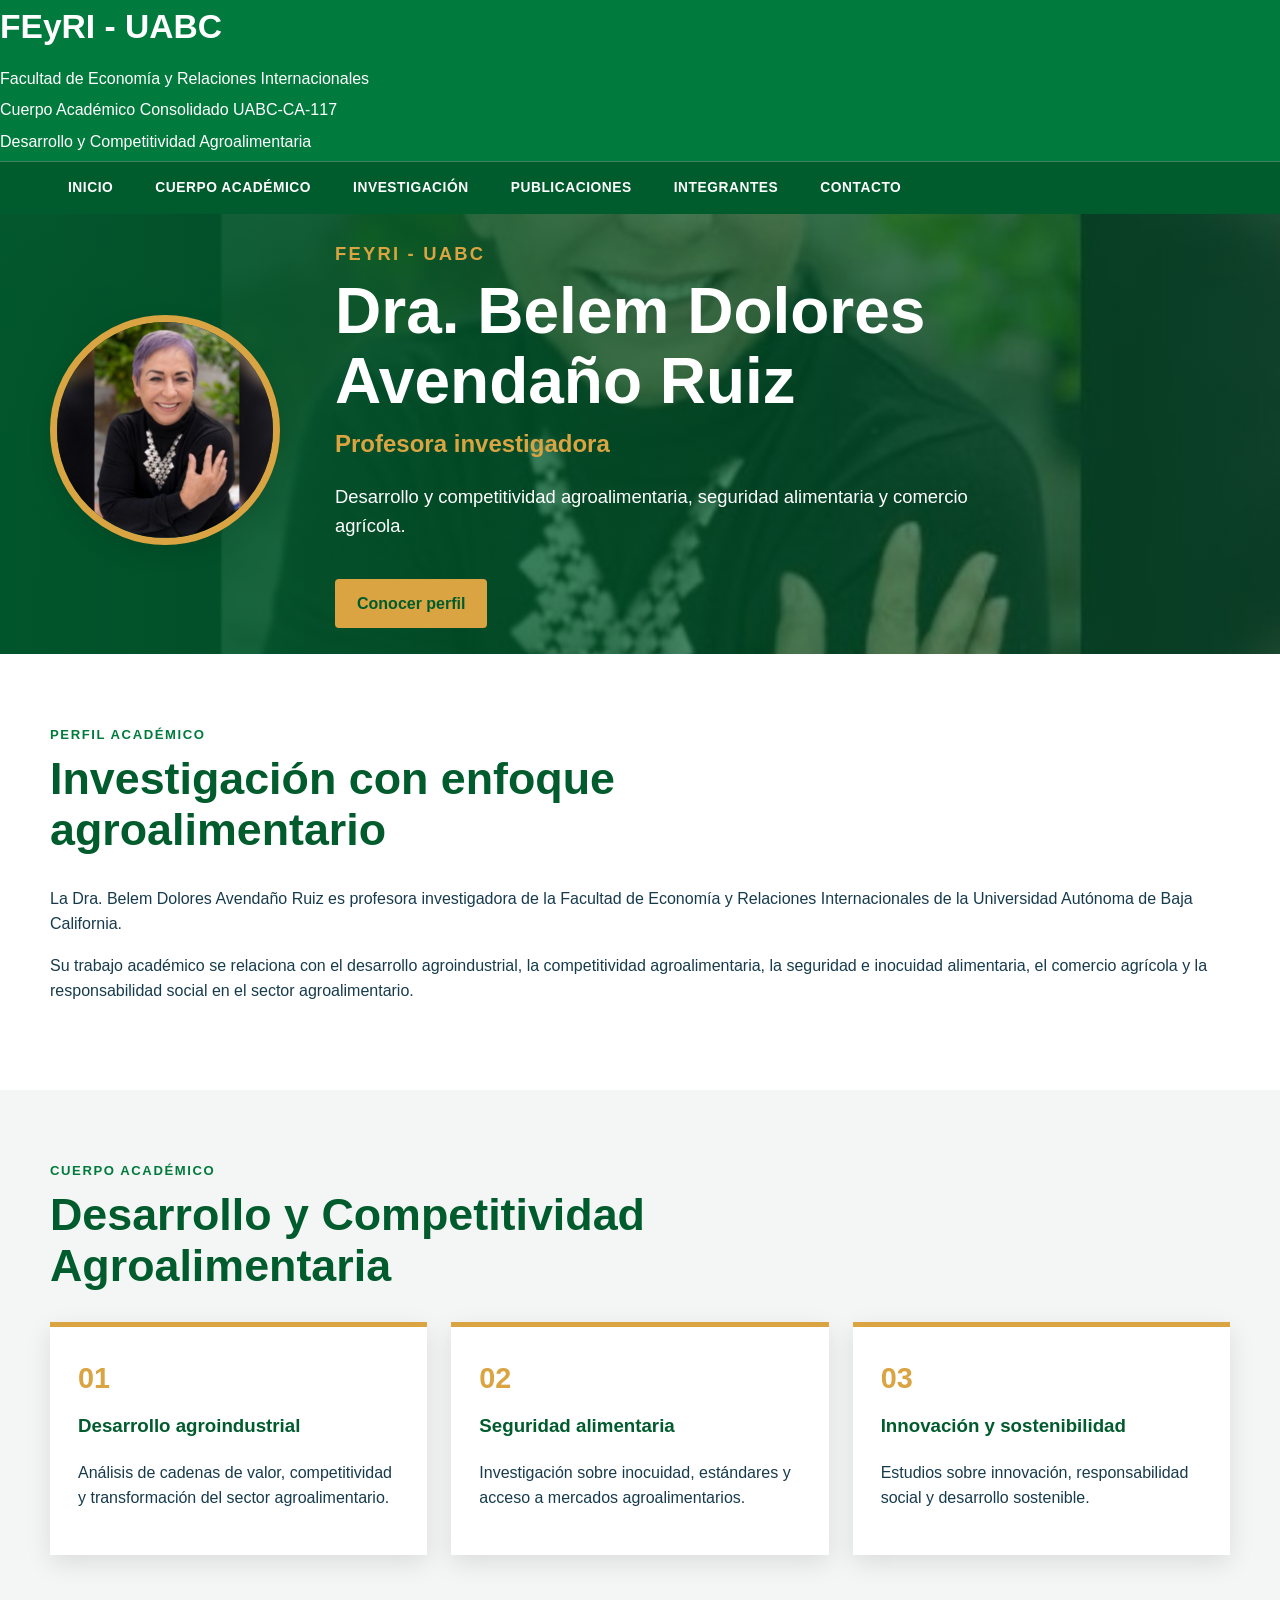
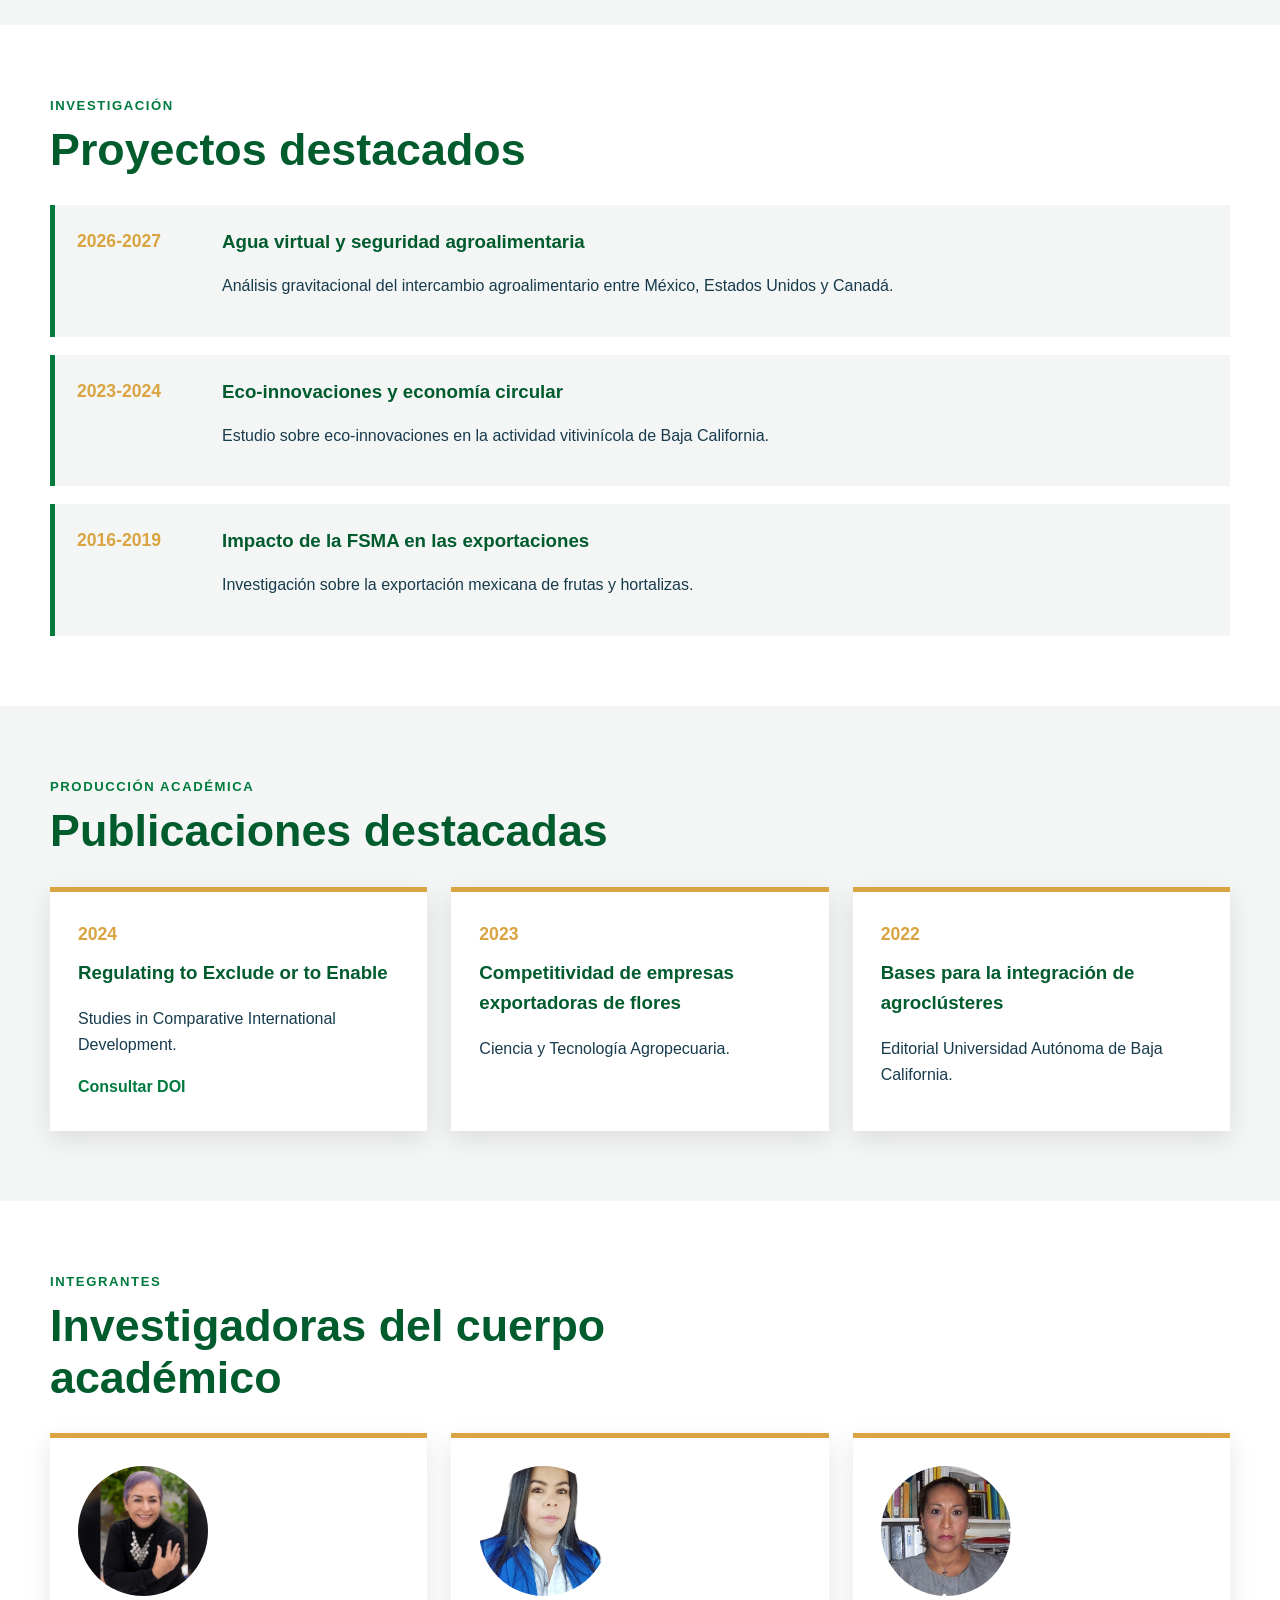
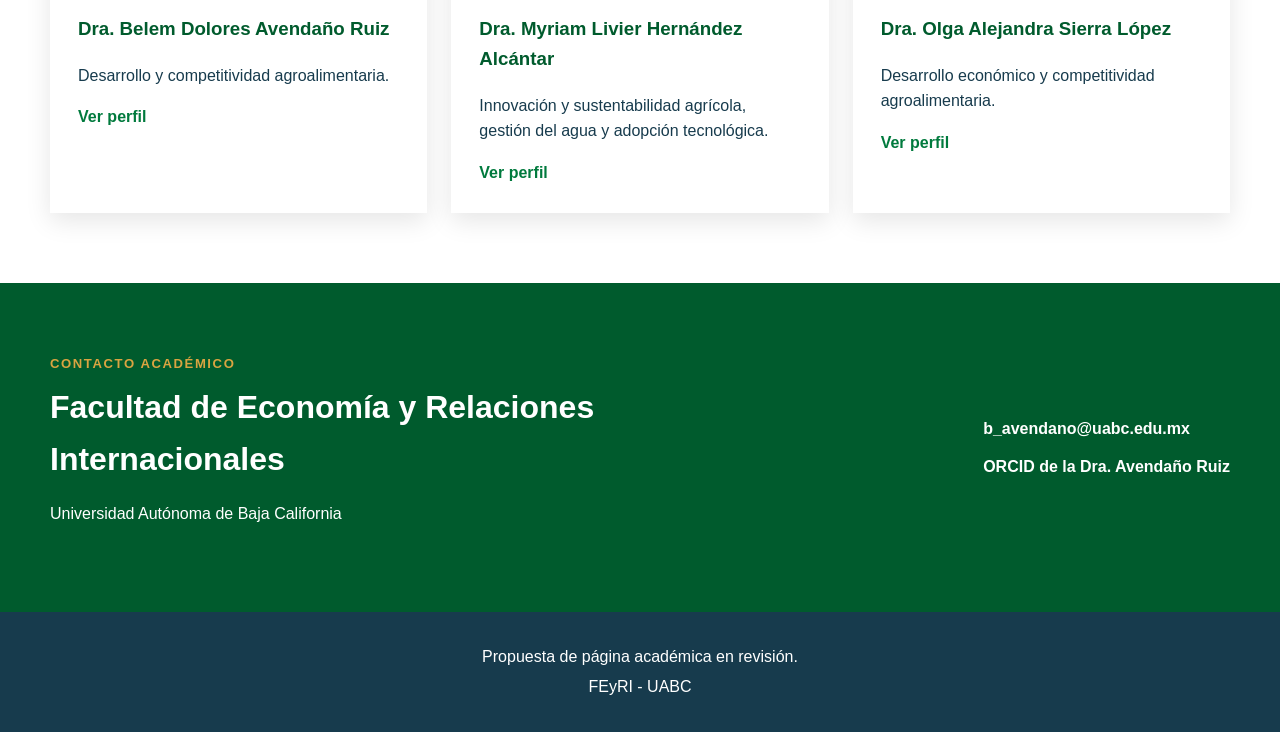
==== commit 5d5863cd: "Update index.html" ====
--- a/index.html
+++ b/index.html
@@ -245,7 +245,7 @@
         </article>
 
         <article class="tarjeta integrante">
-            <img src="img/foto-olga.jpg"
+            <img src="img/foto-olga.JPG"
                  alt="Dra. Olga Alejandra Sierra López">
 
             <h3>Dra. Olga Alejandra Sierra López</h3>
--- a/css/estilos.css
+++ b/css/estilos.css
@@ -29,7 +29,7 @@
     margin: 0 auto;
 }
 
-/* Encabezado verde */
+/* Encabezado institucional */
 .encabezado-institucional {
     color: var(--blanco);
     background-color: var(--verde-uabc);
@@ -57,7 +57,7 @@
     color: var(--blanco);
 }
 
-/* Menú */
+/* Menú principal */
 .menu-principal {
     border-top: 1px solid rgba(255, 255, 255, 0.25);
     background-color: var(--verde-oscuro);
@@ -84,7 +84,7 @@
     background-color: rgba(255, 255, 255, 0.10);
 }
 
-/* Banner principal */
+/* Banner de la página principal: Belem */
 .banner-principal {
     min-height: 440px;
     background:
@@ -92,6 +92,15 @@
         url("../img/foto-profesora.jpg") center / cover no-repeat;
 }
 
+/* Banner exclusivo de la página de Myriam */
+.banner-myriam {
+    background: linear-gradient(
+        90deg,
+        var(--verde-oscuro),
+        var(--verde-uabc)
+    );
+}
+
 .banner-contenido {
     display: flex;
     align-items: center;
@@ -99,35 +108,36 @@
     min-height: 440px;
 }
 
+.banner-texto {
+    max-width: 650px;
+    color: var(--blanco);
+}
+
+.banner-texto h1 {
+    margin: 8px 0;
+    font-size: clamp(2rem, 5vw, 4rem);
+    line-height: 1.1;
+}
+
+.banner-texto p {
+    font-size: 1.15rem;
+}
+
+.banner-texto .cargo {
+    margin: 8px 0;
+    color: var(--dorado);
+    font-size: 1.5rem;
+    font-weight: bold;
+}
+
 .banner-foto img {
     width: 230px;
     height: 230px;
     object-fit: cover;
-    border: 7px solid var(--blanco);
+    object-position: center;
+    border: 7px solid var(--dorado);
     border-radius: 50%;
     box-shadow: var(--sombra);
-}
-
-.banner-texto {
-    max-width: 650px;
-    color: var(--blanco);
-}
-
-.banner-texto h1 {
-    margin: 8px 0;
-    font-size: clamp(2rem, 5vw, 4rem);
-    line-height: 1.1;
-}
-
-.banner-texto p {
-    font-size: 1.15rem;
-}
-
-.banner-texto .cargo {
-    margin: 8px 0;
-    color: var(--dorado);
-    font-size: 1.5rem;
-    font-weight: bold;
 }
 
 /* Etiquetas */
@@ -153,7 +163,7 @@
     color: var(--dorado);
 }
 
-/* Botón */
+/* Botones */
 .boton-dorado {
     display: inline-block;
     margin-top: 20px;
@@ -169,7 +179,7 @@
     background-color: var(--blanco);
 }
 
-/* Secciones */
+/* Secciones generales */
 .seccion {
     padding: 70px 0;
 }
@@ -215,7 +225,7 @@
     font-weight: bold;
 }
 
-/* Proyectos */
+/* Proyectos y publicaciones */
 .lista-proyectos {
     display: grid;
     gap: 18px;
@@ -241,7 +251,7 @@
     font-weight: bold;
 }
 
-/* Enlaces de publicaciones e integrantes */
+/* Enlaces e integrantes */
 .publicacion a,
 .integrante a,
 .datos-contacto a {
@@ -372,3 +382,11 @@
     }
 }
 
+
+.banner-olga {
+    background: linear-gradient(
+        90deg,
+        var(--verde-oscuro),
+        var(--verde-uabc)
+    );
+}
